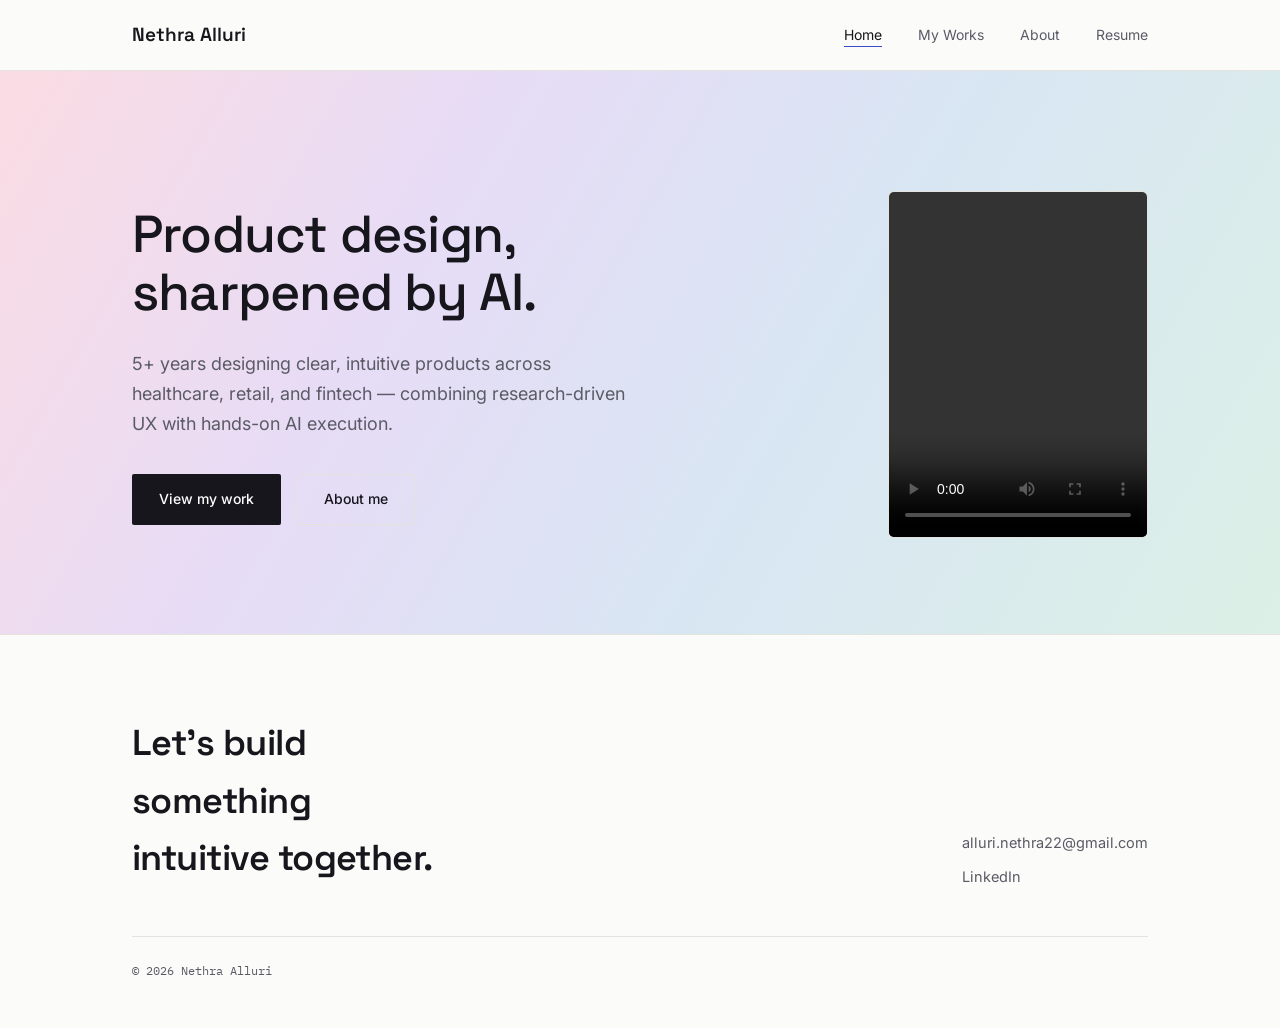
==== index.html @ a7c1a325 "Add files via upload" ====
<!DOCTYPE html>
<html lang="en">
<head>
<meta charset="UTF-8">
<meta name="viewport" content="width=device-width, initial-scale=1.0">
<title>Nethra Alluri — Portfolio</title>
<link rel="preconnect" href="https://fonts.googleapis.com">
<link rel="preconnect" href="https://fonts.gstatic.com" crossorigin>
<link href="https://fonts.googleapis.com/css2?family=Space+Grotesk:wght@400;500;600;700&family=Inter:wght@400;500;600&family=IBM+Plex+Mono:wght@400;500&display=swap" rel="stylesheet">
<link rel="stylesheet" href="styles.css">
</head>
<body>

<nav>
  <div class="nav-inner">
    <a href="index.html" class="nav-name">Nethra Alluri</a>
    <ul class="nav-links">
      <li><a href="index.html" class="active">Home</a></li>
      <li><a href="work.html">My Works</a></li>
      <li><a href="about.html">About</a></li>
      <li><a href="resume.pdf" target="_blank" rel="noopener">Resume</a></li>
    </ul>
  </div>
</nav>

<main>

<div class="hero-band">
<div class="wrap">
  <section class="hero">
    <div>
      <h1>Product design, sharpened by AI.</h1>
      <p class="hero-sub">5+ years designing clear, intuitive products across healthcare, retail, and fintech — combining research-driven UX with hands-on AI execution.</p>
      <div class="hero-cta">
        <a href="work.html" class="btn btn-primary">View my work</a>
        <a href="about.html" class="btn btn-ghost">About me</a>
      </div>
    </div>
    <div class="hero-clip">
      <video controls playsinline>
        <source src="images/intro.mp4" type="video/mp4">
      </video>
    </div>
  </section>
</div>
</div>

</main>

<footer>
  <div class="wrap">
    <div class="footer-top">
      <h2>Let's build something intuitive together.</h2>
      <div class="footer-links">
        <a href="mailto:alluri.nethra22@gmail.com">alluri.nethra22@gmail.com</a>
        <a href="https://www.linkedin.com/in/nethra-alluri-b3a772188" target="_blank" rel="noopener">LinkedIn</a>
      </div>
    </div>
    <div class="footer-bottom">
      <span>© 2026 Nethra Alluri</span>
    </div>
  </div>
</footer>

<script src="script.js"></script>
</body>
</html>
---- styles.css ----
:root{
  --bg: #FBFBF9;
  --ink: #16161C;
  --ink-soft: #5B5B66;
  --accent: #3B4CCB;
  --accent-tint: #EEF0FC;
  --line: #E4E3DE;
  --white: #FFFFFF;
}
* { margin:0; padding:0; box-sizing:border-box; }
html { scroll-behavior:smooth; }
body{
  background:var(--bg); color:var(--ink); font-family:'Inter', sans-serif;
  font-size:16px; line-height:1.6; -webkit-font-smoothing:antialiased;
}
@media (prefers-reduced-motion: reduce){
  html{ scroll-behavior:auto; }
  *{ animation:none !important; transition:none !important; }
}
h1,h2,h3{ font-family:'Space Grotesk', sans-serif; font-weight:500; letter-spacing:-0.015em; }
.eyebrow{
  font-family:'IBM Plex Mono', monospace; font-size:11px; letter-spacing:0.14em;
  text-transform:uppercase; color:var(--ink-soft); font-weight:500;
}
a{ color:inherit; text-decoration:none; cursor:pointer; }
.wrap{ max-width:1080px; margin:0 auto; padding:0 32px; }

/* NAV */
nav{
  position:sticky; top:0; z-index:50; background:rgba(251,251,249,0.88);
  backdrop-filter:blur(8px); border-bottom:1px solid var(--line);
}
.nav-inner{
  max-width:1080px; margin:0 auto; padding:20px 32px;
  display:flex; align-items:center; justify-content:space-between;
}
.nav-name{ font-family:'Space Grotesk', sans-serif; font-size:19px; font-weight:600; }
.nav-links{ display:flex; gap:36px; list-style:none; }
.nav-links a{ font-size:14px; color:var(--ink-soft); position:relative; padding-bottom:4px; }
.nav-links a.active{ color:var(--ink); }
.nav-links a::after{
  content:''; position:absolute; left:0; bottom:0; width:0; height:1px;
  background:var(--accent); transition:width .25s ease;
}
.nav-links a:hover{ color:var(--ink); }
.nav-links a:hover::after, .nav-links a.active::after{ width:100%; }

/* HERO */
.hero-band{
  background:linear-gradient(120deg, #FBDCE3 0%, #E7DCF6 32%, #D8E6F3 62%, #DCF0E6 100%);
  padding:64px 0 0;
}
.hero{
  padding:56px 0 96px; display:grid; grid-template-columns:1.2fr 0.8fr;
  gap:56px; align-items:center;
}
.hero-clip{
  width:100%; max-width:260px; aspect-ratio:3/4; margin-left:auto;
  border-radius:6px; overflow:hidden; border:1px solid var(--line);
}
.hero-clip video{ width:100%; height:100%; object-fit:cover; display:block; }
.hero-arch-wrap{ position:relative; display:flex; justify-content:center; padding-top:40px; }
.hero-arch{
  position:relative; width:100%; max-width:280px; aspect-ratio:3/4;
  border-radius:140px 140px 4px 4px; overflow:hidden;
  background:#C99A55;
}
.hero-arch::before{
  content:''; position:absolute; inset:0;
  background:#C99A55; z-index:0;
}
.hero-arch img{
  position:relative; z-index:1; width:100%; height:100%; object-fit:cover;
  object-position:center 20%;
}
.hero-arch-word{
  position:absolute; top:-6px; left:50%; transform:translateX(-50%);
  font-family:'Space Grotesk', sans-serif; font-weight:600; font-size:52px;
  letter-spacing:-0.02em; color:var(--ink); white-space:nowrap; z-index:2;
  pointer-events:none;
}
.hero h1{ font-size:52px; line-height:1.12; font-weight:500; max-width:12ch; }
.hero-sub{ margin-top:28px; font-size:18px; color:var(--ink-soft); max-width:46ch; line-height:1.65; }
.hero-cta{ margin-top:36px; display:flex; gap:16px; }
.btn{
  display:inline-block; padding:13px 26px; font-size:14px; font-weight:500;
  border-radius:2px; transition:all .2s ease; border:1px solid transparent;
}
.btn-primary{ background:var(--ink); color:var(--white); }
.btn-primary:hover{ background:var(--accent); }
.btn-ghost{ border:1px solid var(--line); color:var(--ink); }
.btn-ghost:hover{ border-color:var(--ink); }

/* PAGE HEADER (for About / Work pages) */
.page-header{ padding:72px 0 56px; border-bottom:1px solid var(--line); }
.page-header h1{ font-size:44px; margin-top:14px; }

/* SECTIONS */
.section{ padding:104px 0; border-top:1px solid var(--line); }
.section:first-child{ border-top:none; }
.section-head{ margin-bottom:48px; }
.section-head .eyebrow{ margin-bottom:14px; display:block; }
.section-head h2{ font-size:32px; font-weight:600; }

/* FEATURED AI VIDEO */
.video-block{ display:grid; grid-template-columns:0.95fr 1.05fr; gap:56px; align-items:center; }
.video-frame{
  position:relative; width:100%; aspect-ratio:16/9; border:1px solid var(--line);
  background:var(--ink); overflow:hidden;
}
.video-frame video{ width:100%; height:100%; object-fit:cover; display:block; }
.video-copy p{ color:var(--ink-soft); font-size:15.5px; margin-top:16px; max-width:44ch; }

/* PROJECTS */
.projects{ display:flex; flex-direction:column; }
.project-row{
  display:grid; grid-template-columns:70px 220px 1fr; gap:32px; align-items:center;
  padding:32px 0; border-top:1px solid var(--line);
}
.project-row:first-child{ border-top:none; }
.project-num{ font-family:'IBM Plex Mono', monospace; font-size:13px; color:var(--accent); }
.project-thumb{ width:220px; height:130px; object-fit:cover; border:1px solid var(--line); background:var(--line); }
.project-info h3{ font-size:21px; font-weight:600; margin-bottom:6px; }
.project-info h3 a:hover{ color:var(--accent); }
.project-info .tag{
  font-family:'IBM Plex Mono', monospace; font-size:11.5px; color:var(--ink-soft);
  text-transform:uppercase; letter-spacing:0.08em; margin-bottom:10px; display:block;
}
.project-info p{ font-size:14.5px; color:var(--ink-soft); max-width:54ch; }

/* ABOUT */
.about-block{ display:flex; gap:36px; align-items:center; }
.about-photo{ width:260px; height:260px; flex-shrink:0; object-fit:cover; border:1px solid var(--line); border-radius:6px; }
.about-copy p{ font-size:17px; color:var(--ink-soft); line-height:1.75; max-width:52ch; margin-bottom:16px; }

/* FOOTER */
footer{ padding:80px 0 48px; border-top:1px solid var(--line); }
.footer-top{
  display:flex; justify-content:space-between; align-items:end; flex-wrap:wrap;
  gap:32px; padding-bottom:48px;
}
footer h2{ font-size:36px; font-weight:600; max-width:14ch; }
.footer-links{ display:flex; flex-direction:column; gap:10px; align-items:flex-start; }
.footer-links a{ font-size:14.5px; color:var(--ink-soft); }
.footer-links a:hover{ color:var(--accent); }
.footer-bottom{
  display:flex; justify-content:space-between; padding-top:24px; border-top:1px solid var(--line);
  font-family:'IBM Plex Mono', monospace; font-size:12px; color:var(--ink-soft);
}

/* PLACEHOLDER BLOCKS (until real assets are added) */
.placeholder-block{
  display:flex; align-items:center; justify-content:center; text-align:center;
  background:var(--accent-tint); color:var(--ink-soft); font-size:12.5px;
  font-family:'IBM Plex Mono', monospace; padding:16px; line-height:1.6;
}

/* REVEAL ANIMATION */
.reveal{ opacity:0; transform:translateY(14px); transition:opacity .6s ease, transform .6s ease; }
.reveal.in{ opacity:1; transform:translateY(0); }

/* CASE STUDY PAGES */
.section-band{ padding-left:0; padding-right:0; }
.band-pink{ background:#FCEFF3; }
.band-indigo{ background:var(--bg); }
.band-peach{ background:#FCEFF3; }
.band-asu{ background:#EAD9DC; border-top:3px solid #8C1D40 !important; border-bottom:3px solid #8C1D40; }
.band-asu h2{ color:#7A1836; }
.band-water{ background:#E3EDF7; border-top:3px solid #3B6EA8 !important; border-bottom:3px solid #3B6EA8; }
.band-water h2{ color:#2C567F; }

.cs-hero{ padding:72px 0 48px; border-bottom:1px solid var(--line); }
.cs-hero h1{ font-size:42px; margin-top:14px; max-width:20ch; }
.cs-hero .lede{ font-size:18px; color:var(--ink-soft); margin-top:18px; max-width:56ch; line-height:1.6; }
.cs-meta{
  display:flex; gap:48px; flex-wrap:wrap; padding:32px 0; border-top:1px solid var(--line);
  margin-top:32px;
}
.cs-meta div{ font-size:14px; }
.cs-meta .meta-label{ font-family:'IBM Plex Mono', monospace; font-size:11px; color:var(--ink-soft);
  text-transform:uppercase; letter-spacing:0.08em; margin-bottom:6px; }
.cs-hero-img{ display:none; }

.laptop-mockup{ max-width:78%; margin:44px auto 0; }
.laptop-screen{
  border:10px solid #232327; border-radius:14px 14px 4px 4px; overflow:hidden;
  background:#000; aspect-ratio:16/10; box-shadow:0 20px 50px rgba(22,22,28,0.15);
}
.laptop-screen img{ width:100%; height:100%; object-fit:cover; object-position:top center; display:block; }
.laptop-base{
  height:16px; background:linear-gradient(#3d3d43, #1f1f23); border-radius:0 0 10px 10px;
  position:relative; margin:0 -4px;
}
.laptop-base::after{
  content:''; position:absolute; left:50%; top:0; transform:translateX(-50%);
  width:16%; height:100%; background:#141417; border-radius:0 0 5px 5px;
}

.prose h2{ font-size:26px; margin-bottom:16px; }
.prose h3{ font-size:19px; margin-bottom:10px; margin-top:28px; }
.prose p{ font-size:16px; color:var(--ink-soft); line-height:1.75; max-width:68ch; margin-bottom:16px; }
.prose ul{ padding-left:20px; margin-bottom:16px; }
.prose li{ font-size:16px; color:var(--ink-soft); line-height:1.7; margin-bottom:6px; }

.problem-list{ display:flex; flex-direction:column; gap:20px; margin:24px 0; }
.problem-item{ display:flex; gap:20px; align-items:flex-start; }
.problem-num{
  font-family:'IBM Plex Mono', monospace; font-size:14px; color:var(--accent);
  border:1px solid var(--line); width:32px; height:32px; display:flex; align-items:center;
  justify-content:center; flex-shrink:0;
}
.problem-item p{ margin:0; padding-top:5px; }

.prompt-callout{
  font-family:'Space Grotesk', sans-serif; font-size:25px; font-weight:400; line-height:1.45;
  color:var(--ink); border-left:2px solid var(--accent); padding:4px 0 4px 28px; margin:40px 0; max-width:54ch;
}

.gallery{ display:grid; grid-template-columns:repeat(2, 1fr); gap:16px; margin:28px 0 40px; }
.gallery img{ width:100%; aspect-ratio:4/3; border:1px solid var(--line); object-fit:cover; }
.gallery.single{ grid-template-columns:1fr; }
.gallery.single img{ aspect-ratio:16/9; }
.gallery.triple{ grid-template-columns:repeat(3, 1fr); }

.gallery-phones{
  display:flex; gap:20px; align-items:flex-end; justify-content:center; flex-wrap:wrap;
  margin:24px 0 40px; padding:24px; background:var(--white); border:1px solid var(--line); border-radius:8px;
}
.gallery-phones img{
  height:380px; width:auto; max-width:100%; object-fit:contain;
  border:1px solid var(--line); border-radius:10px;
}

.flow-row{ display:flex; gap:24px; margin:28px 0 40px; align-items:flex-start; justify-content:center; flex-wrap:wrap; }
.flow-item{ flex:1 1 260px; max-width:400px; }
.flow-item .flow-label{
  font-family:'IBM Plex Mono', monospace; font-size:12px; text-transform:uppercase;
  letter-spacing:0.06em; color:var(--ink-soft); margin-bottom:12px; text-align:center;
}
.flow-item img{
  width:100%; height:auto; display:block; cursor:pointer;
  border:1px solid var(--line); border-radius:8px; box-shadow:0 8px 24px rgba(22,22,28,0.08);
}

.band-snack{ background:#FBEBDC; border-top:3px solid #C9762E !important; border-bottom:3px solid #C9762E; }
.band-snack h2{ color:#A15C1F; }

.carousel-3d{ position:relative; margin:28px 0 48px; overflow:hidden; border-radius:8px; }
.carousel-track{
  position:relative; height:560px; display:flex; align-items:center; justify-content:center;
  perspective:1600px;
}
.carousel-track img{
  position:absolute; max-width:440px; max-height:520px; width:auto; height:auto;
  border:1px solid var(--line); border-radius:6px; background:var(--white);
  box-shadow:0 10px 30px rgba(22,22,28,0.12); cursor:pointer;
  transition:transform .45s cubic-bezier(.22,.68,0,1.01), opacity .45s ease, box-shadow .45s ease;
}
.carousel-track img.is-center{ box-shadow:0 16px 40px rgba(22,22,28,0.18); }
.carousel-controls{ display:flex; justify-content:center; gap:16px; margin-top:20px; }
.carousel-btn{
  width:44px; height:44px; border-radius:50%; border:1px solid var(--line); background:var(--bg);
  display:flex; align-items:center; justify-content:center; cursor:pointer; transition:all .2s ease;
  font-size:16px; color:var(--ink);
}
.carousel-btn:hover{ border-color:var(--ink); background:var(--ink); color:var(--white); }

.lightbox{
  position:fixed; inset:0; background:rgba(20,20,24,0.94); z-index:200;
  display:none; align-items:center; justify-content:center; padding:48px;
}
.lightbox.open{ display:flex; }
.lightbox img{
  max-width:92vw; max-height:88vh; border-radius:6px; box-shadow:0 24px 70px rgba(0,0,0,0.5);
}
.lightbox-close{
  position:absolute; top:28px; right:36px; width:44px; height:44px; border-radius:50%;
  border:1px solid rgba(255,255,255,0.3); background:transparent; color:var(--white);
  font-size:18px; cursor:pointer; display:flex; align-items:center; justify-content:center;
  transition:background .2s ease;
}
.lightbox-close:hover{ background:rgba(255,255,255,0.12); }

.method-grid{ display:grid; grid-template-columns:repeat(2, 1fr); gap:8px; background:transparent; margin:24px 0 40px; border:none; }
.method-card{ background:var(--white); padding:26px; border:1px solid var(--line); border-top:3px solid #3B6EA8; border-radius:6px; }
.method-card:nth-child(4n+1), .method-card:nth-child(4n){ background:#F1F6FB; border-color:#D8E5F0; border-top-color:#3B6EA8; }
.method-card img{
  width:100%; height:150px; object-fit:cover; border-radius:4px; margin-bottom:16px;
  border:1px solid var(--line); cursor:pointer; transition:opacity .2s ease;
}
.method-card img:hover{ opacity:0.85; }
.method-card h4{ font-family:'Space Grotesk', sans-serif; font-size:16px; font-weight:600; margin-bottom:10px; }
.method-card .m-label{ font-family:'IBM Plex Mono', monospace; font-size:10.5px; color:var(--ink-soft);
  text-transform:uppercase; letter-spacing:0.1em; margin-bottom:4px; display:block; font-weight:500; }
.method-card p{ font-size:13.5px; color:var(--ink-soft); line-height:1.6; margin-bottom:8px; }

.team-photos{ display:grid; grid-template-columns:repeat(3, 1fr); gap:16px; max-width:420px; margin:24px 0; }
.team-photos img{
  width:100%; aspect-ratio:3/4; object-fit:cover; object-position:center top;
  border:1px solid var(--line); display:block; filter:grayscale(100%);
}
.team-row{ display:flex; gap:12px; margin-top:20px; flex-wrap:wrap; }
.team-chip{
  font-family:'IBM Plex Mono', monospace; font-size:12.5px; color:var(--ink-soft);
  border:1px solid var(--line); padding:8px 14px;
}

.cs-nav-footer{
  display:flex; justify-content:space-between; padding:40px 0; border-top:1px solid var(--line); margin-top:24px;
}
.cs-nav-footer a{ font-size:14px; font-weight:500; border-bottom:1px solid var(--ink); padding-bottom:2px; }
.cs-nav-footer a:hover{ color:var(--accent); border-color:var(--accent); }

/* RESPONSIVE */
@media (max-width: 860px){
  .nav-links{ display:none; }
  .hero{ grid-template-columns:1fr; gap:32px; padding:96px 0 64px; }
  .hero h1{ font-size:36px; max-width:none; }
  .hero-clip{ max-width:180px; margin:0; }
  .hero-arch-wrap{ padding-top:20px; }
  .hero-arch{ max-width:220px; }
  .hero-arch-word{ font-size:38px; }
  .page-header h1{ font-size:32px; }
  .video-block{ grid-template-columns:1fr; }
  .project-row{ grid-template-columns:1fr; gap:14px; }
  .project-thumb{ width:100%; height:180px; }
  .project-num{ display:none; }
  .about-block{ flex-direction:column; align-items:flex-start; }
  .about-photo{ width:100%; height:auto; aspect-ratio:1/1; max-width:280px; }
  .footer-top{ flex-direction:column; align-items:flex-start; }
  .wrap{ padding:0 20px; }
  .cs-hero h1{ font-size:30px; }
  .gallery, .gallery.triple{ grid-template-columns:1fr; }
  .method-grid{ grid-template-columns:1fr; }
  .prompt-callout{ font-size:20px; padding:24px; }
  .cs-meta{ gap:28px; }
}
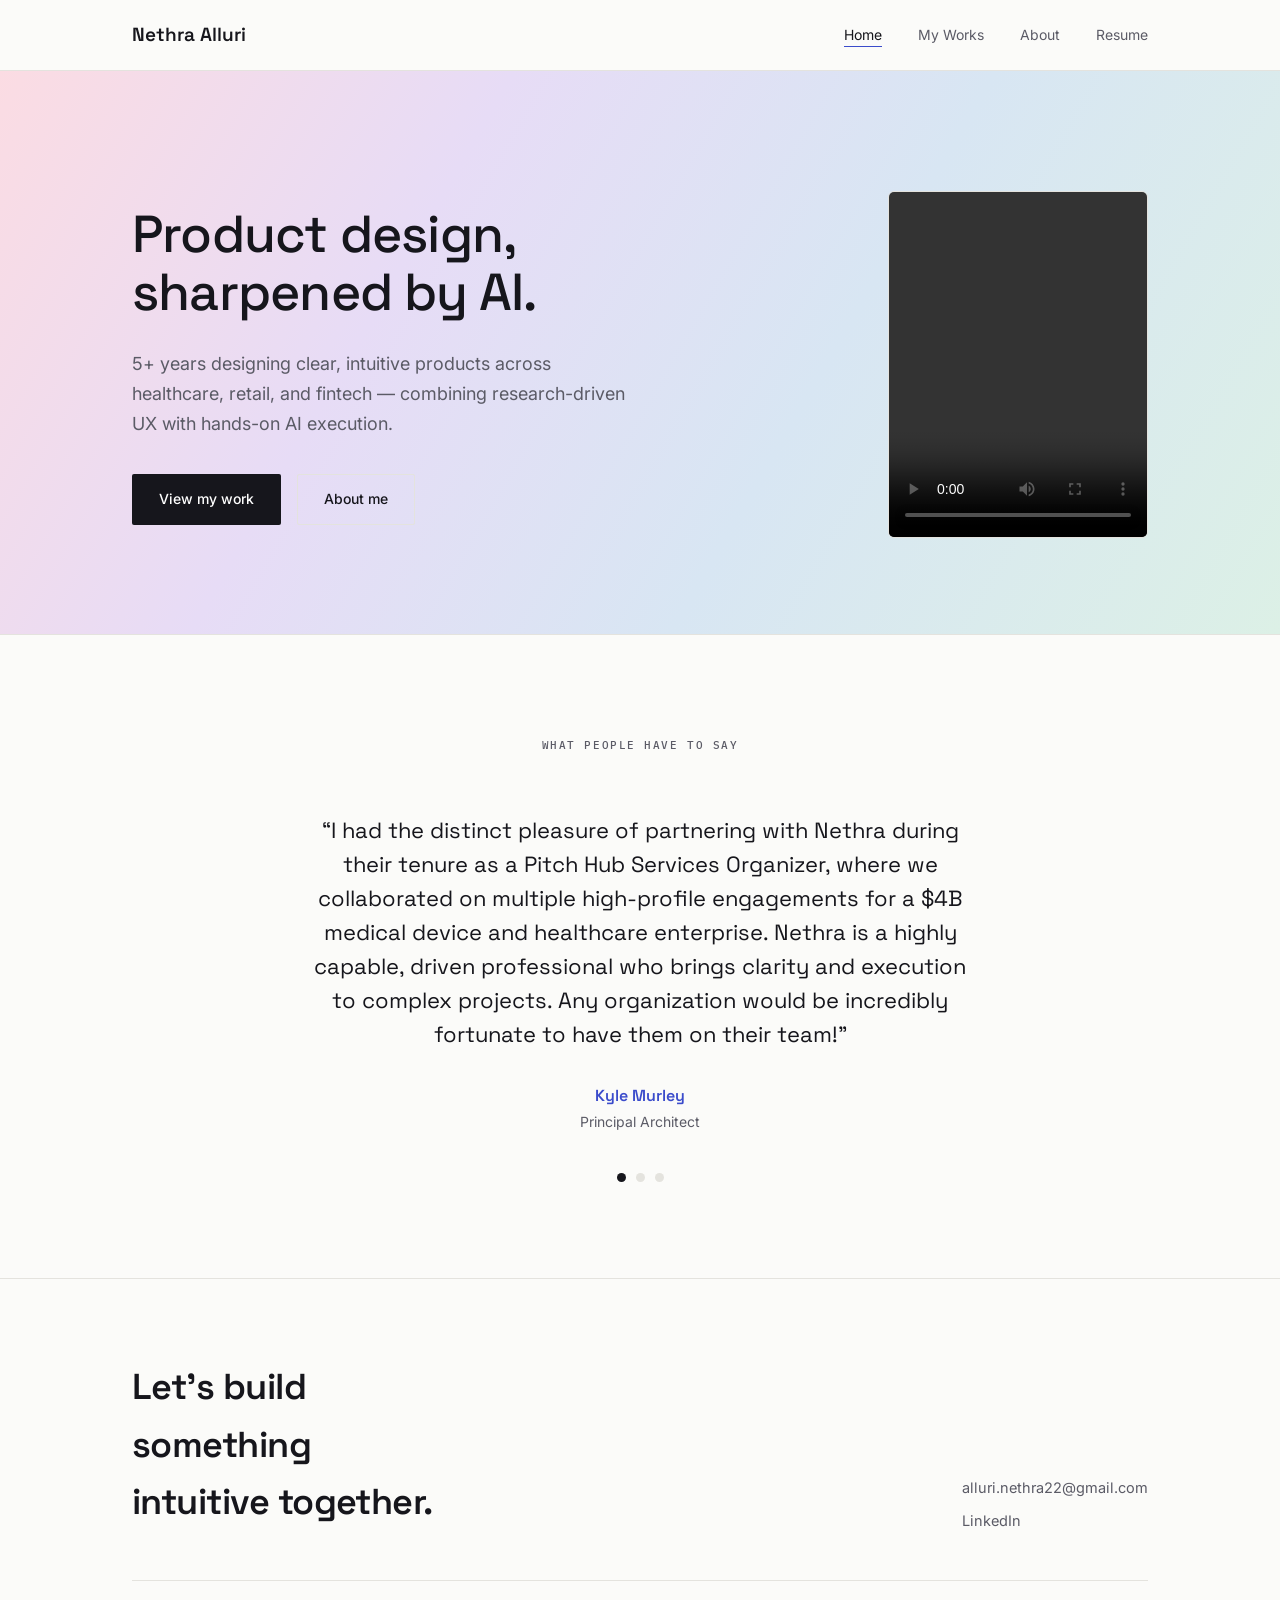
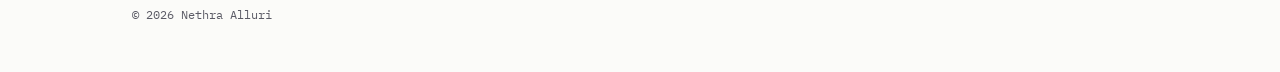
==== commit 6316adec: "Add files via upload" ====
--- a/index.html
+++ b/index.html
@@ -47,6 +47,38 @@
 
 </main>
 
+<section class="testimonials">
+  <div class="wrap">
+    <div class="testimonials-head">
+      <span class="eyebrow">What people have to say</span>
+    </div>
+
+    <div class="testimonial-slide active">
+      <p class="testimonial-quote">I had the distinct pleasure of partnering with Nethra during their tenure as a Pitch Hub Services Organizer, where we collaborated on multiple high-profile engagements for a $4B medical device and healthcare enterprise. Nethra is a highly capable, driven professional who brings clarity and execution to complex projects. Any organization would be incredibly fortunate to have them on their team!</p>
+      <div class="testimonial-name"><a href="https://www.linkedin.com/in/kylemurley/" target="_blank" rel="noopener">Kyle Murley</a></div>
+      <div class="testimonial-title">Principal Architect</div>
+    </div>
+
+    <div class="testimonial-slide">
+      <p class="testimonial-quote">Nethra is a great asset to any team: contributing through accurate and timely feedback, as well as a rigorous commitment to deadlines. Combined with her expertise, this makes Nethra a proficient and welcome contributor to any project.</p>
+      <div class="testimonial-name"><a href="https://www.linkedin.com/in/benjiewilhelm/" target="_blank" rel="noopener">benjie wilhelm, MDes</a></div>
+      <div class="testimonial-title">Executive Brand Strategist | Design Educator</div>
+    </div>
+
+    <div class="testimonial-slide">
+      <p class="testimonial-quote">I would recommend Nethra for any position she wishes to acquire. I find her to be thorough, prompt and skilled. She is trusted to evaluate student assignments and offer constructive feedback. I feel Nethra would be an asset to any organization lucky enough to obtain her.</p>
+      <div class="testimonial-name"><a href="https://www.linkedin.com/in/phil-clark-335b73189/" target="_blank" rel="noopener">Phil Clark</a></div>
+      <div class="testimonial-title">Teaching Assistant at Arizona State University</div>
+    </div>
+
+    <div class="testimonial-dots">
+      <button class="testimonial-dot active" data-index="0" aria-label="Testimonial 1"></button>
+      <button class="testimonial-dot" data-index="1" aria-label="Testimonial 2"></button>
+      <button class="testimonial-dot" data-index="2" aria-label="Testimonial 3"></button>
+    </div>
+  </div>
+</section>
+
 <footer>
   <div class="wrap">
     <div class="footer-top">
@@ -63,5 +95,20 @@
 </footer>
 
 <script src="script.js"></script>
+<script>
+  (function(){
+    const slides = document.querySelectorAll('.testimonial-slide');
+    const dots = document.querySelectorAll('.testimonial-dot');
+    dots.forEach(dot => {
+      dot.addEventListener('click', () => {
+        const i = parseInt(dot.getAttribute('data-index'));
+        slides.forEach(s => s.classList.remove('active'));
+        dots.forEach(d => d.classList.remove('active'));
+        slides[i].classList.add('active');
+        dot.classList.add('active');
+      });
+    });
+  })();
+</script>
 </body>
 </html>
--- a/styles.css
+++ b/styles.css
@@ -211,6 +211,26 @@
 }
 .problem-item p{ margin:0; padding-top:5px; }
 
+.finding-grid{ display:grid; grid-template-columns:repeat(3, 1fr); gap:28px; margin:28px 0 40px; align-items:start; }
+.finding-item{ position:relative; }
+.finding-badge{
+  position:absolute; top:-14px; left:-14px; width:34px; height:34px; border-radius:50%;
+  background:var(--ink); color:var(--white); font-family:'Space Grotesk', sans-serif;
+  font-weight:600; font-size:15px; display:flex; align-items:center; justify-content:center;
+  z-index:2; box-shadow:0 3px 8px rgba(22,22,28,0.25);
+}
+.finding-frame{
+  height:320px; display:flex; align-items:center; justify-content:center;
+  border:1px solid var(--line); border-radius:4px; background:var(--white); overflow:hidden;
+}
+.finding-frame img{ max-width:100%; max-height:100%; object-fit:contain; cursor:pointer; display:block; }
+.finding-frame.finding-pair{ flex-direction:column; align-items:stretch; justify-content:flex-start; overflow-y:auto; }
+.finding-frame.finding-pair img{ max-height:none; width:100%; margin-bottom:-1px; }
+.finding-item img{ display:block; }
+.finding-caption{
+  font-style:italic; color:#C0367A; font-size:14px; margin-top:12px; line-height:1.5;
+}
+
 .prompt-callout{
   font-family:'Space Grotesk', sans-serif; font-size:25px; font-weight:400; line-height:1.45;
   color:var(--ink); border-left:2px solid var(--accent); padding:4px 0 4px 28px; margin:40px 0; max-width:54ch;
@@ -244,6 +264,8 @@
 
 .band-snack{ background:#FBEBDC; border-top:3px solid #C9762E !important; border-bottom:3px solid #C9762E; }
 .band-snack h2{ color:#A15C1F; }
+.band-teal{ background:#DFF2F0; border-top:3px solid #1C7A72 !important; border-bottom:3px solid #1C7A72; }
+.band-teal h2{ color:#155F58; }
 
 .carousel-3d{ position:relative; margin:28px 0 48px; overflow:hidden; border-radius:8px; }
 .carousel-track{
@@ -310,6 +332,31 @@
 }
 .cs-nav-footer a{ font-size:14px; font-weight:500; border-bottom:1px solid var(--ink); padding-bottom:2px; }
 .cs-nav-footer a:hover{ color:var(--accent); border-color:var(--accent); }
+
+.testimonials{ padding:96px 0; border-top:1px solid var(--line); }
+.testimonials-head{ text-align:center; margin-bottom:56px; }
+.testimonials-head h2{ font-size:32px; font-weight:500; }
+.testimonial-slide{
+  max-width:680px; margin:0 auto; text-align:center; display:none;
+}
+.testimonial-slide.active{ display:block; }
+.testimonial-quote{
+  font-family:'Space Grotesk', sans-serif; font-size:22px; font-weight:400; line-height:1.55;
+  color:var(--ink); margin-bottom:32px;
+}
+.testimonial-quote::before{ content:'\201C'; }
+.testimonial-quote::after{ content:'\201D'; }
+.testimonial-name{
+  font-family:'Space Grotesk', sans-serif; font-size:16px; font-weight:600;
+}
+.testimonial-name a{ color:var(--accent); }
+.testimonial-title{ font-size:14px; color:var(--ink-soft); margin-top:2px; }
+.testimonial-dots{ display:flex; justify-content:center; gap:10px; margin-top:40px; }
+.testimonial-dot{
+  width:9px; height:9px; border-radius:50%; background:var(--line); border:none;
+  cursor:pointer; padding:0; transition:background .2s ease;
+}
+.testimonial-dot.active{ background:var(--ink); }
 
 /* RESPONSIVE */
 @media (max-width: 860px){
@@ -331,7 +378,9 @@
   .wrap{ padding:0 20px; }
   .cs-hero h1{ font-size:30px; }
   .gallery, .gallery.triple{ grid-template-columns:1fr; }
+  .finding-grid{ grid-template-columns:1fr; }
   .method-grid{ grid-template-columns:1fr; }
   .prompt-callout{ font-size:20px; padding:24px; }
   .cs-meta{ gap:28px; }
-}
+  .testimonial-quote{ font-size:18px; }
+}
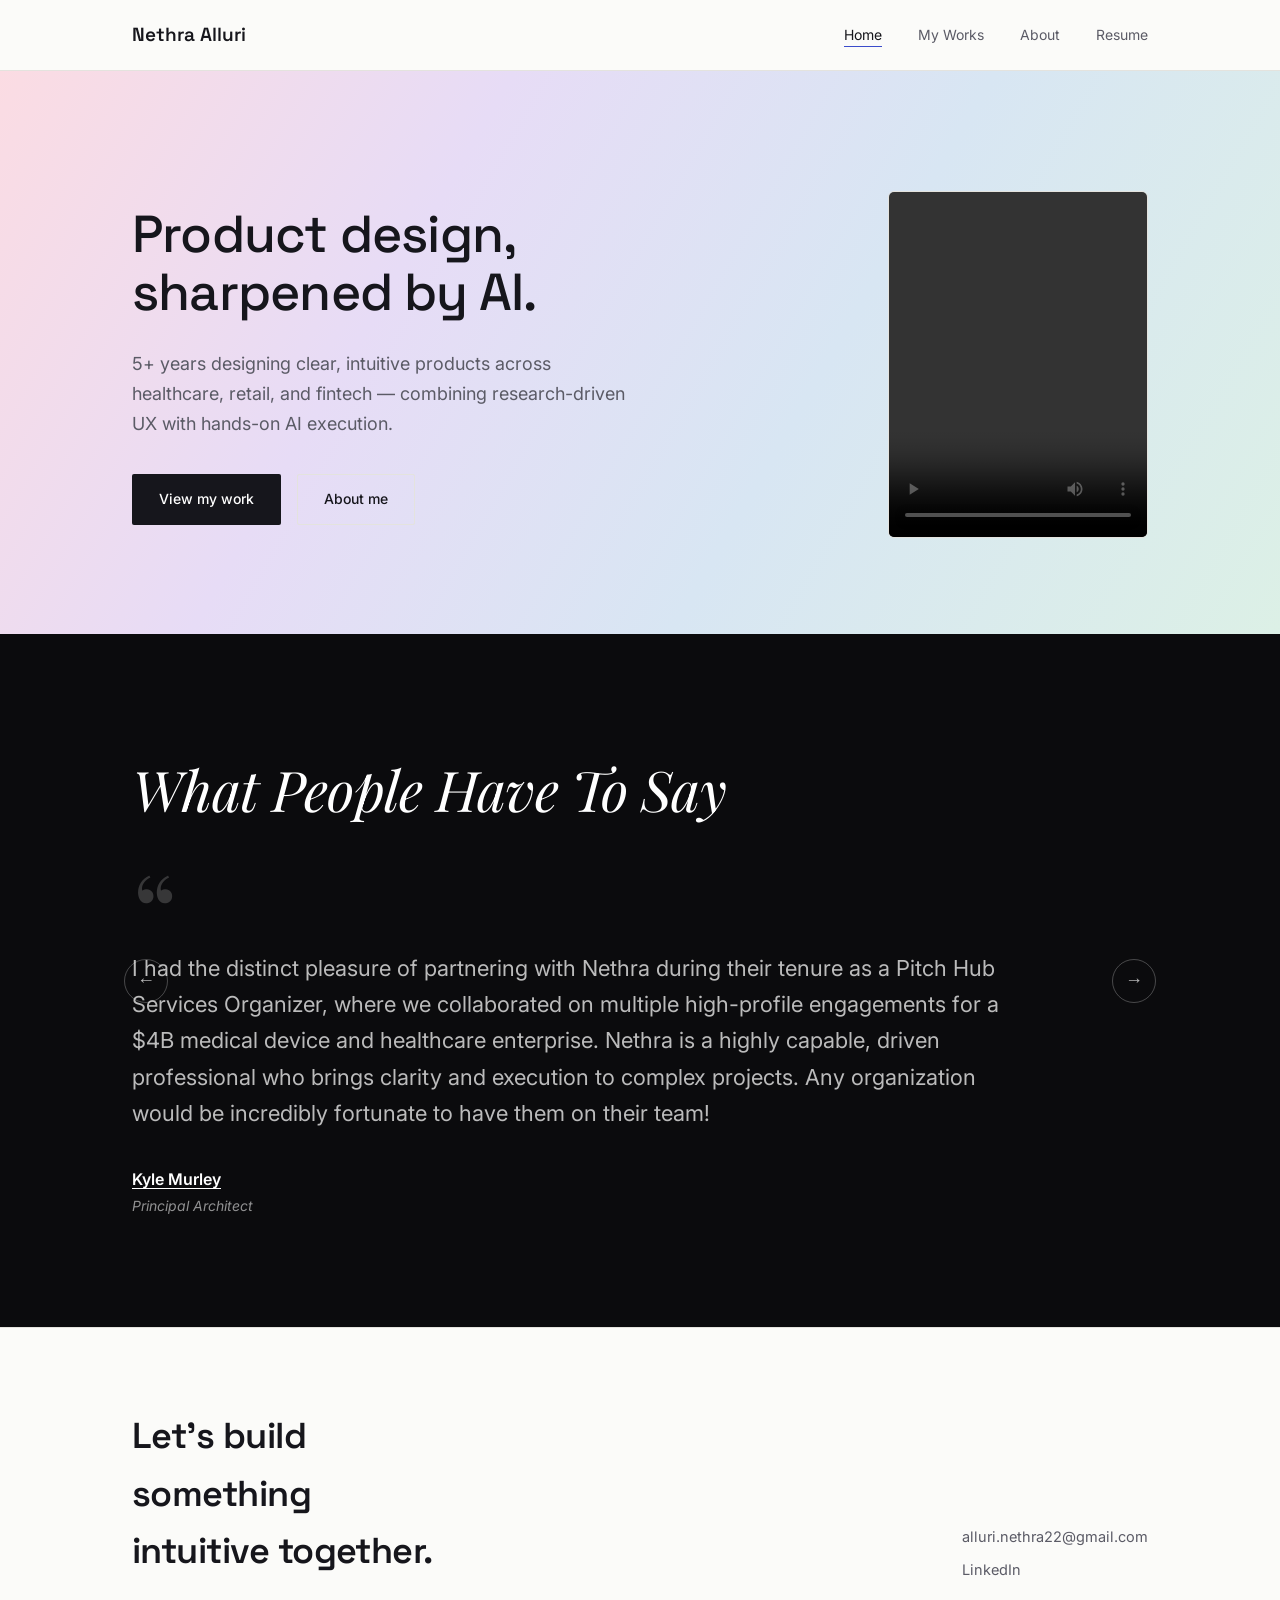
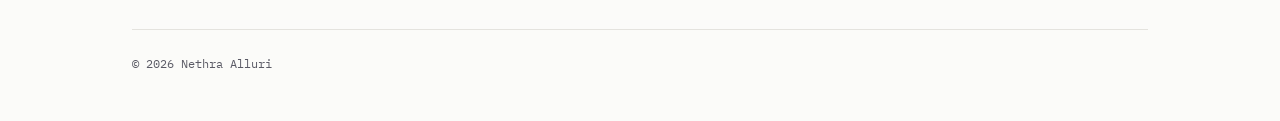
==== commit 5ac748d6: "Add files via upload" ====
--- a/index.html
+++ b/index.html
@@ -6,7 +6,7 @@
 <title>Nethra Alluri — Portfolio</title>
 <link rel="preconnect" href="https://fonts.googleapis.com">
 <link rel="preconnect" href="https://fonts.gstatic.com" crossorigin>
-<link href="https://fonts.googleapis.com/css2?family=Space+Grotesk:wght@400;500;600;700&family=Inter:wght@400;500;600&family=IBM+Plex+Mono:wght@400;500&display=swap" rel="stylesheet">
+<link href="https://fonts.googleapis.com/css2?family=Space+Grotesk:wght@400;500;600;700&family=Inter:wght@400;500;600&family=IBM+Plex+Mono:wght@400;500&family=Playfair+Display:ital@0;1&display=swap" rel="stylesheet">
 <link rel="stylesheet" href="styles.css">
 </head>
 <body>
@@ -48,33 +48,33 @@
 </main>
 
 <section class="testimonials">
-  <div class="wrap">
+  <div class="wrap" style="position:relative;">
+    <button class="testimonial-arrow prev" id="testi-prev" aria-label="Previous">←</button>
+    <button class="testimonial-arrow next" id="testi-next" aria-label="Next">→</button>
+
     <div class="testimonials-head">
-      <span class="eyebrow">What people have to say</span>
+      <h2>What People Have To Say</h2>
     </div>
 
     <div class="testimonial-slide active">
+      <div class="testimonial-quote-mark">&ldquo;</div>
       <p class="testimonial-quote">I had the distinct pleasure of partnering with Nethra during their tenure as a Pitch Hub Services Organizer, where we collaborated on multiple high-profile engagements for a $4B medical device and healthcare enterprise. Nethra is a highly capable, driven professional who brings clarity and execution to complex projects. Any organization would be incredibly fortunate to have them on their team!</p>
       <div class="testimonial-name"><a href="https://www.linkedin.com/in/kylemurley/" target="_blank" rel="noopener">Kyle Murley</a></div>
       <div class="testimonial-title">Principal Architect</div>
     </div>
 
     <div class="testimonial-slide">
+      <div class="testimonial-quote-mark">&ldquo;</div>
       <p class="testimonial-quote">Nethra is a great asset to any team: contributing through accurate and timely feedback, as well as a rigorous commitment to deadlines. Combined with her expertise, this makes Nethra a proficient and welcome contributor to any project.</p>
       <div class="testimonial-name"><a href="https://www.linkedin.com/in/benjiewilhelm/" target="_blank" rel="noopener">benjie wilhelm, MDes</a></div>
       <div class="testimonial-title">Executive Brand Strategist | Design Educator</div>
     </div>
 
     <div class="testimonial-slide">
+      <div class="testimonial-quote-mark">&ldquo;</div>
       <p class="testimonial-quote">I would recommend Nethra for any position she wishes to acquire. I find her to be thorough, prompt and skilled. She is trusted to evaluate student assignments and offer constructive feedback. I feel Nethra would be an asset to any organization lucky enough to obtain her.</p>
       <div class="testimonial-name"><a href="https://www.linkedin.com/in/phil-clark-335b73189/" target="_blank" rel="noopener">Phil Clark</a></div>
       <div class="testimonial-title">Teaching Assistant at Arizona State University</div>
-    </div>
-
-    <div class="testimonial-dots">
-      <button class="testimonial-dot active" data-index="0" aria-label="Testimonial 1"></button>
-      <button class="testimonial-dot" data-index="1" aria-label="Testimonial 2"></button>
-      <button class="testimonial-dot" data-index="2" aria-label="Testimonial 3"></button>
     </div>
   </div>
 </section>
@@ -98,15 +98,19 @@
 <script>
   (function(){
     const slides = document.querySelectorAll('.testimonial-slide');
-    const dots = document.querySelectorAll('.testimonial-dot');
-    dots.forEach(dot => {
-      dot.addEventListener('click', () => {
-        const i = parseInt(dot.getAttribute('data-index'));
-        slides.forEach(s => s.classList.remove('active'));
-        dots.forEach(d => d.classList.remove('active'));
-        slides[i].classList.add('active');
-        dot.classList.add('active');
-      });
+    let current = 0;
+
+    function render(){
+      slides.forEach((s, i) => s.classList.toggle('active', i === current));
+    }
+
+    document.getElementById('testi-next').addEventListener('click', () => {
+      current = (current + 1) % slides.length;
+      render();
+    });
+    document.getElementById('testi-prev').addEventListener('click', () => {
+      current = (current - 1 + slides.length) % slides.length;
+      render();
     });
   })();
 </script>
--- a/styles.css
+++ b/styles.css
@@ -333,30 +333,34 @@
 .cs-nav-footer a{ font-size:14px; font-weight:500; border-bottom:1px solid var(--ink); padding-bottom:2px; }
 .cs-nav-footer a:hover{ color:var(--accent); border-color:var(--accent); }
 
-.testimonials{ padding:96px 0; border-top:1px solid var(--line); }
-.testimonials-head{ text-align:center; margin-bottom:56px; }
-.testimonials-head h2{ font-size:32px; font-weight:500; }
-.testimonial-slide{
-  max-width:680px; margin:0 auto; text-align:center; display:none;
-}
+.testimonials{ padding:110px 0; background:#0B0B0D; position:relative; overflow:hidden; }
+.testimonials-head{ margin-bottom:48px; }
+.testimonials-head h2{
+  font-family:'Playfair Display', serif; font-style:italic; font-weight:400;
+  font-size:56px; color:var(--white); letter-spacing:-0.01em;
+}
+.testimonial-slide{ display:none; max-width:900px; }
 .testimonial-slide.active{ display:block; }
+.testimonial-quote-mark{
+  font-family:'Playfair Display', serif; font-size:110px; color:rgba(255,255,255,0.18);
+  line-height:0.5; margin-bottom:8px; height:60px;
+}
 .testimonial-quote{
-  font-family:'Space Grotesk', sans-serif; font-size:22px; font-weight:400; line-height:1.55;
-  color:var(--ink); margin-bottom:32px;
-}
-.testimonial-quote::before{ content:'\201C'; }
-.testimonial-quote::after{ content:'\201D'; }
-.testimonial-name{
-  font-family:'Space Grotesk', sans-serif; font-size:16px; font-weight:600;
-}
-.testimonial-name a{ color:var(--accent); }
-.testimonial-title{ font-size:14px; color:var(--ink-soft); margin-top:2px; }
-.testimonial-dots{ display:flex; justify-content:center; gap:10px; margin-top:40px; }
-.testimonial-dot{
-  width:9px; height:9px; border-radius:50%; background:var(--line); border:none;
-  cursor:pointer; padding:0; transition:background .2s ease;
-}
-.testimonial-dot.active{ background:var(--ink); }
+  font-family:'Inter', sans-serif; font-size:22px; font-weight:400; line-height:1.65;
+  color:rgba(255,255,255,0.72); margin-bottom:36px; text-align:left; max-width:900px;
+}
+.testimonial-name{ font-size:16px; font-weight:600; }
+.testimonial-name a{ color:var(--white); text-decoration:underline; text-underline-offset:3px; }
+.testimonial-title{ font-size:14px; font-style:italic; color:rgba(255,255,255,0.55); margin-top:2px; }
+.testimonial-arrow{
+  position:absolute; top:50%; transform:translateY(-50%); width:44px; height:44px;
+  border-radius:50%; border:1px solid rgba(255,255,255,0.25); background:transparent;
+  color:rgba(255,255,255,0.7); font-size:18px; cursor:pointer; display:flex;
+  align-items:center; justify-content:center; transition:all .2s ease; z-index:2;
+}
+.testimonial-arrow:hover{ border-color:var(--white); color:var(--white); }
+.testimonial-arrow.prev{ left:24px; }
+.testimonial-arrow.next{ right:24px; }
 
 /* RESPONSIVE */
 @media (max-width: 860px){
@@ -382,5 +386,9 @@
   .method-grid{ grid-template-columns:1fr; }
   .prompt-callout{ font-size:20px; padding:24px; }
   .cs-meta{ gap:28px; }
-  .testimonial-quote{ font-size:18px; }
-}
+  .testimonials{ padding:72px 0; }
+  .testimonials-head h2{ font-size:34px; }
+  .testimonial-quote{ font-size:17px; }
+  .testimonial-quote-mark{ font-size:70px; }
+  .testimonial-arrow{ display:none; }
+}
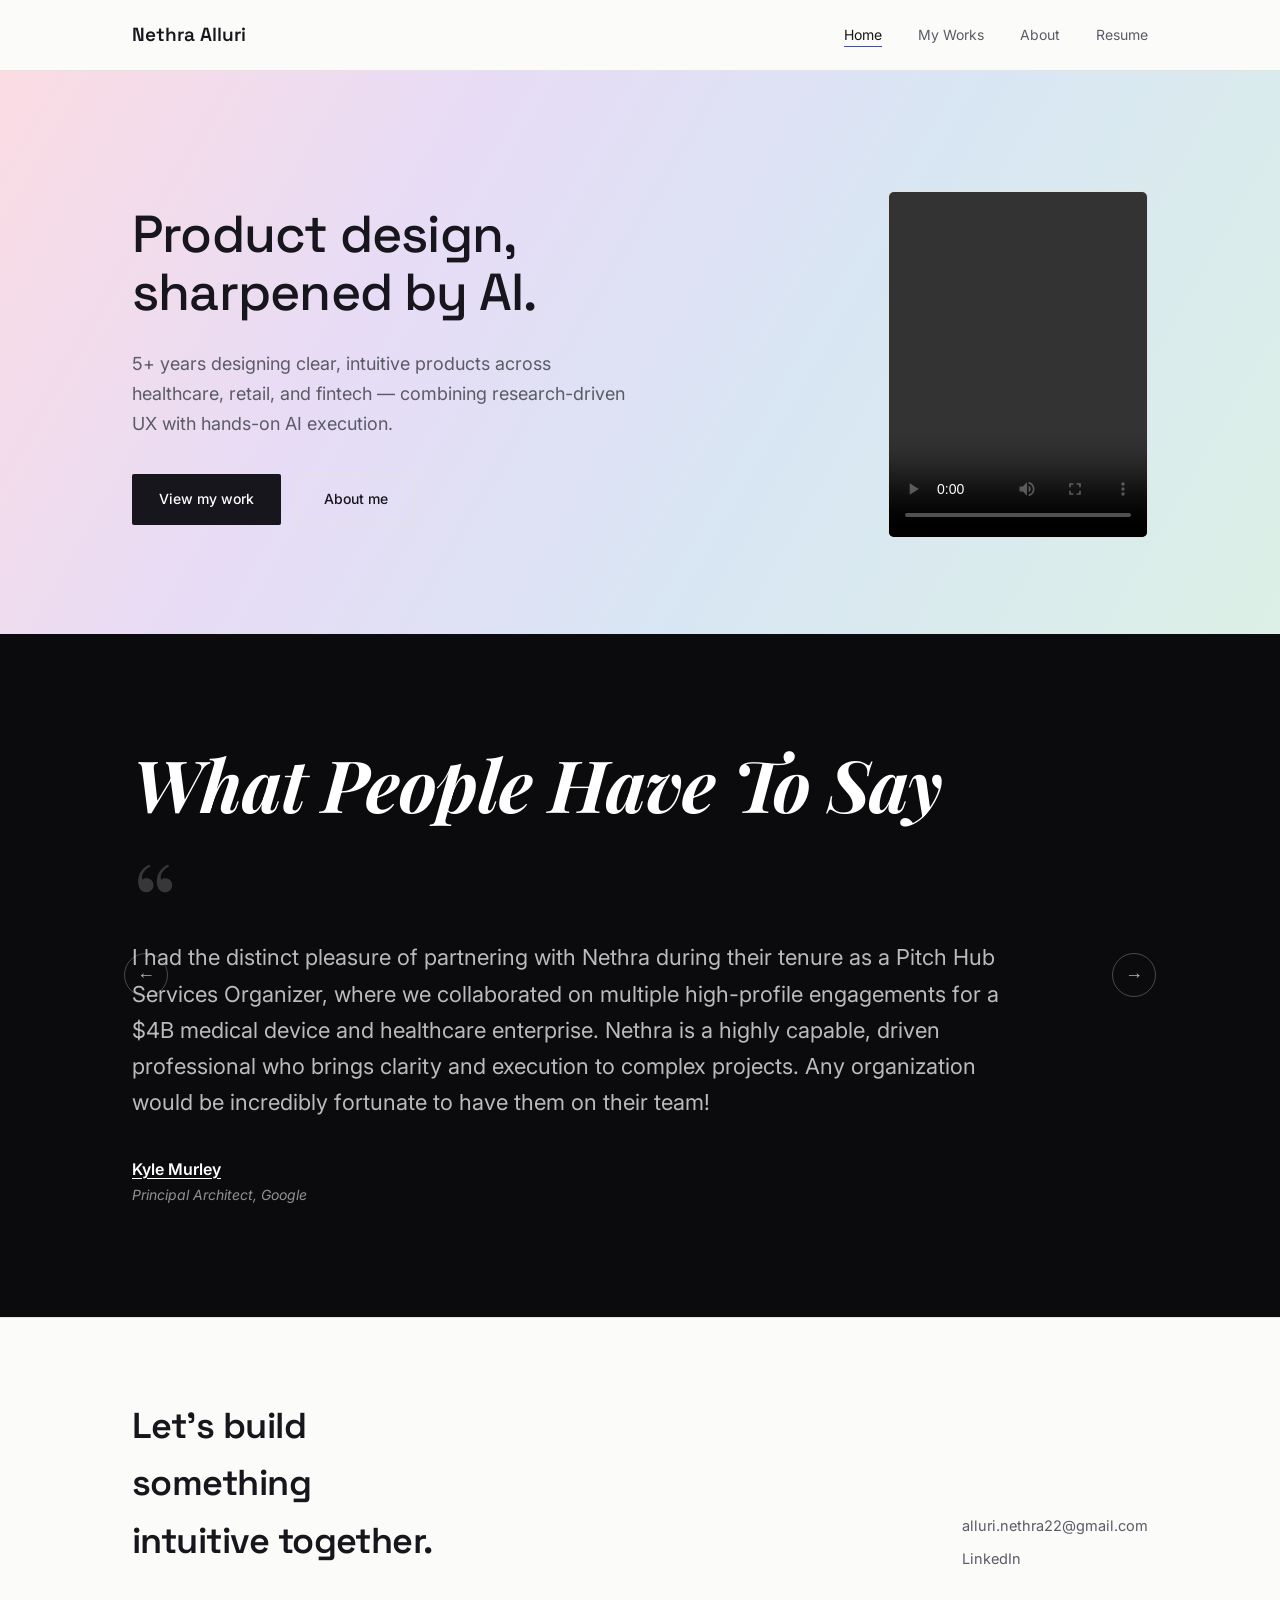
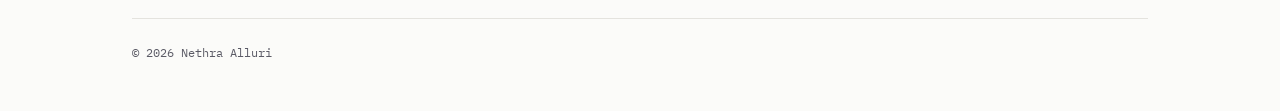
==== commit 9046c69a: "Add files via upload" ====
--- a/index.html
+++ b/index.html
@@ -6,7 +6,7 @@
 <title>Nethra Alluri — Portfolio</title>
 <link rel="preconnect" href="https://fonts.googleapis.com">
 <link rel="preconnect" href="https://fonts.gstatic.com" crossorigin>
-<link href="https://fonts.googleapis.com/css2?family=Space+Grotesk:wght@400;500;600;700&family=Inter:wght@400;500;600&family=IBM+Plex+Mono:wght@400;500&family=Playfair+Display:ital@0;1&display=swap" rel="stylesheet">
+<link href="https://fonts.googleapis.com/css2?family=Space+Grotesk:wght@400;500;600;700&family=Inter:wght@400;500;600&family=IBM+Plex+Mono:wght@400;500&family=Playfair+Display:ital,wght@0,700;1,700&display=swap" rel="stylesheet">
 <link rel="stylesheet" href="styles.css">
 </head>
 <body>
@@ -60,21 +60,21 @@
       <div class="testimonial-quote-mark">&ldquo;</div>
       <p class="testimonial-quote">I had the distinct pleasure of partnering with Nethra during their tenure as a Pitch Hub Services Organizer, where we collaborated on multiple high-profile engagements for a $4B medical device and healthcare enterprise. Nethra is a highly capable, driven professional who brings clarity and execution to complex projects. Any organization would be incredibly fortunate to have them on their team!</p>
       <div class="testimonial-name"><a href="https://www.linkedin.com/in/kylemurley/" target="_blank" rel="noopener">Kyle Murley</a></div>
-      <div class="testimonial-title">Principal Architect</div>
+      <div class="testimonial-title">Principal Architect, Google</div>
     </div>
 
     <div class="testimonial-slide">
       <div class="testimonial-quote-mark">&ldquo;</div>
       <p class="testimonial-quote">Nethra is a great asset to any team: contributing through accurate and timely feedback, as well as a rigorous commitment to deadlines. Combined with her expertise, this makes Nethra a proficient and welcome contributor to any project.</p>
       <div class="testimonial-name"><a href="https://www.linkedin.com/in/benjiewilhelm/" target="_blank" rel="noopener">benjie wilhelm, MDes</a></div>
-      <div class="testimonial-title">Executive Brand Strategist | Design Educator</div>
+      <div class="testimonial-title">Professor, Arizona State University</div>
     </div>
 
     <div class="testimonial-slide">
       <div class="testimonial-quote-mark">&ldquo;</div>
       <p class="testimonial-quote">I would recommend Nethra for any position she wishes to acquire. I find her to be thorough, prompt and skilled. She is trusted to evaluate student assignments and offer constructive feedback. I feel Nethra would be an asset to any organization lucky enough to obtain her.</p>
       <div class="testimonial-name"><a href="https://www.linkedin.com/in/phil-clark-335b73189/" target="_blank" rel="noopener">Phil Clark</a></div>
-      <div class="testimonial-title">Teaching Assistant at Arizona State University</div>
+      <div class="testimonial-title">Professor, Arizona State University</div>
     </div>
   </div>
 </section>
--- a/styles.css
+++ b/styles.css
@@ -336,10 +336,10 @@
 .testimonials{ padding:110px 0; background:#0B0B0D; position:relative; overflow:hidden; }
 .testimonials-head{ margin-bottom:48px; }
 .testimonials-head h2{
-  font-family:'Playfair Display', serif; font-style:italic; font-weight:400;
-  font-size:56px; color:var(--white); letter-spacing:-0.01em;
-}
-.testimonial-slide{ display:none; max-width:900px; }
+  font-family:'Playfair Display', serif; font-style:italic; font-weight:700;
+  font-size:72px; color:var(--white); letter-spacing:-0.01em; line-height:1.1;
+}
+.testimonial-slide{ display:none; max-width:960px; }
 .testimonial-slide.active{ display:block; }
 .testimonial-quote-mark{
   font-family:'Playfair Display', serif; font-size:110px; color:rgba(255,255,255,0.18);
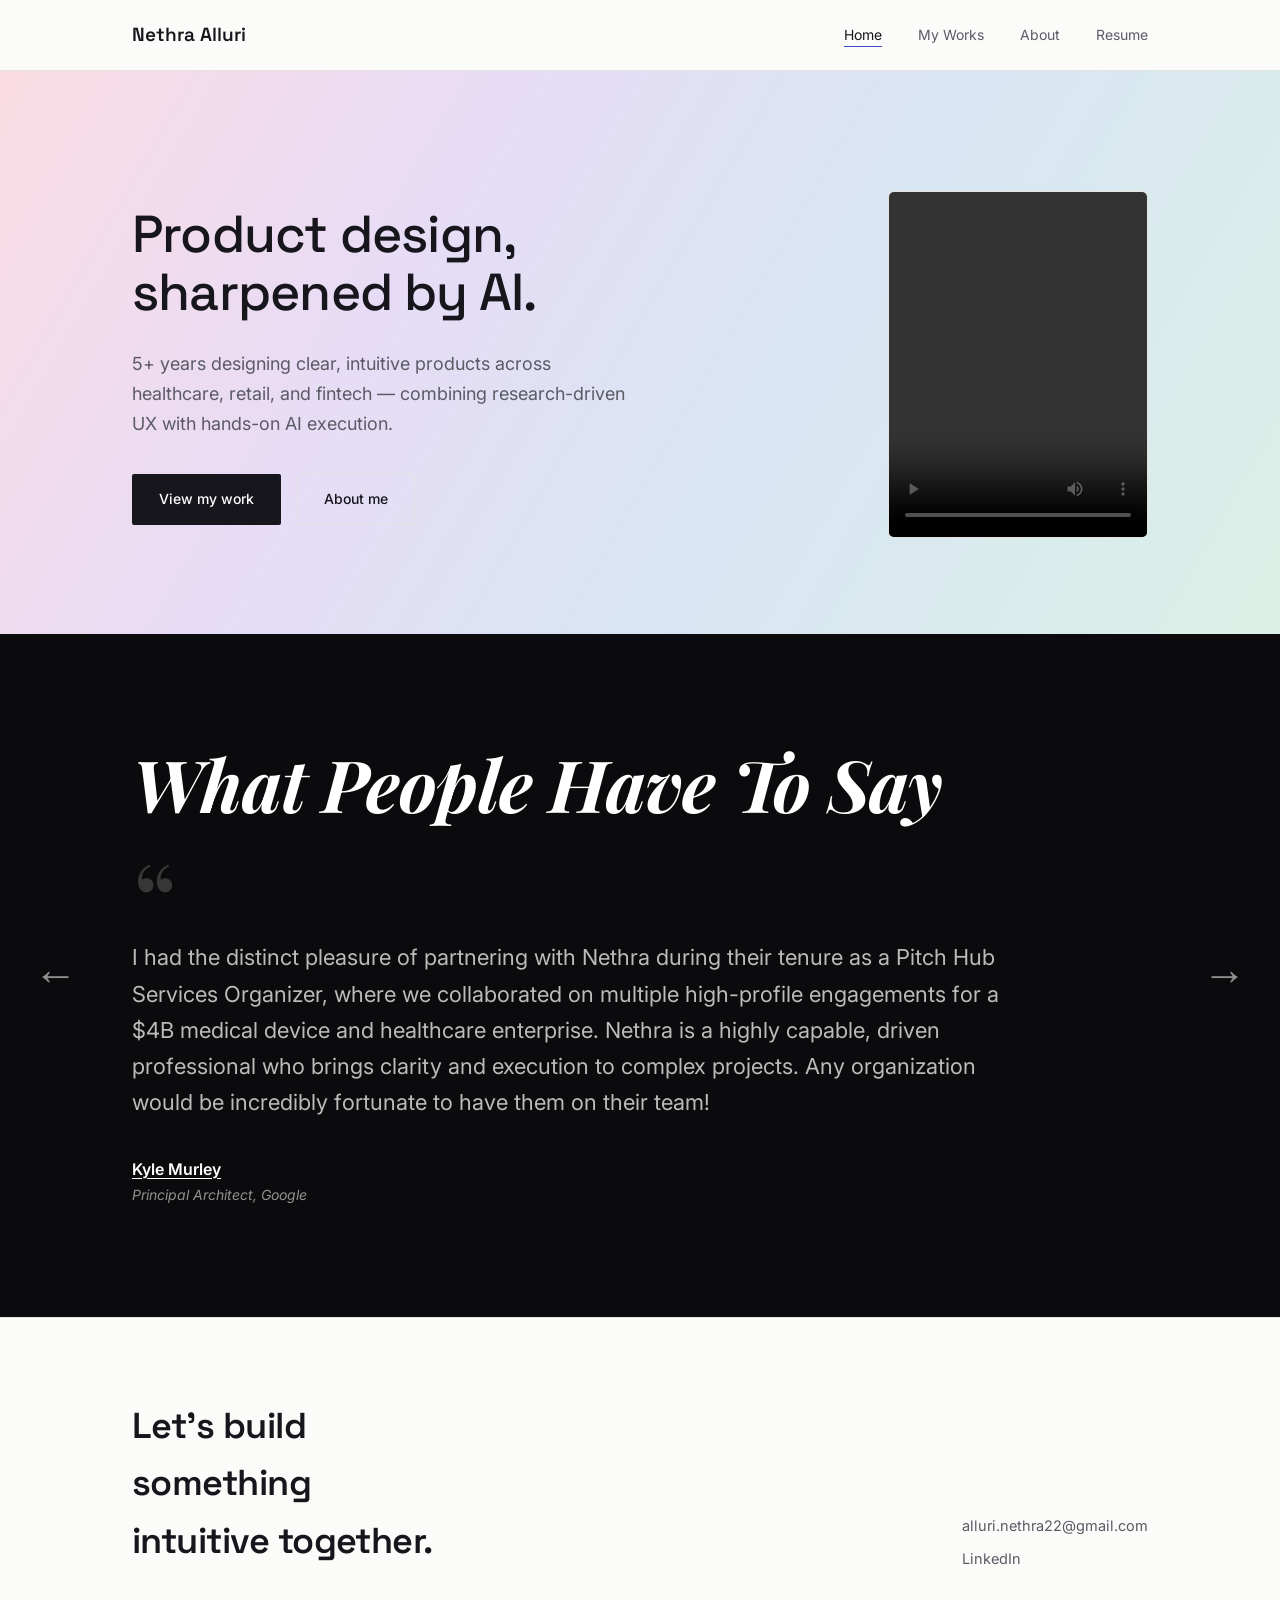
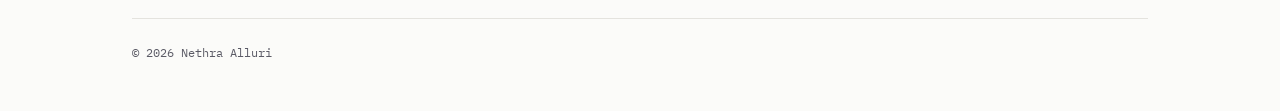
==== commit b4fcaea4: "Add files via upload" ====
--- a/index.html
+++ b/index.html
@@ -48,9 +48,9 @@
 </main>
 
 <section class="testimonials">
-  <div class="wrap" style="position:relative;">
-    <button class="testimonial-arrow prev" id="testi-prev" aria-label="Previous">←</button>
-    <button class="testimonial-arrow next" id="testi-next" aria-label="Next">→</button>
+  <button class="testimonial-arrow prev" id="testi-prev" aria-label="Previous">←</button>
+  <button class="testimonial-arrow next" id="testi-next" aria-label="Next">→</button>
+  <div class="wrap">
 
     <div class="testimonials-head">
       <h2>What People Have To Say</h2>
--- a/styles.css
+++ b/styles.css
@@ -353,14 +353,14 @@
 .testimonial-name a{ color:var(--white); text-decoration:underline; text-underline-offset:3px; }
 .testimonial-title{ font-size:14px; font-style:italic; color:rgba(255,255,255,0.55); margin-top:2px; }
 .testimonial-arrow{
-  position:absolute; top:50%; transform:translateY(-50%); width:44px; height:44px;
-  border-radius:50%; border:1px solid rgba(255,255,255,0.25); background:transparent;
-  color:rgba(255,255,255,0.7); font-size:18px; cursor:pointer; display:flex;
-  align-items:center; justify-content:center; transition:all .2s ease; z-index:2;
-}
-.testimonial-arrow:hover{ border-color:var(--white); color:var(--white); }
-.testimonial-arrow.prev{ left:24px; }
-.testimonial-arrow.next{ right:24px; }
+  position:absolute; top:50%; transform:translateY(-50%);
+  border:none; background:transparent; box-shadow:none;
+  color:rgba(255,255,255,0.55); font-size:44px; line-height:1; cursor:pointer;
+  padding:8px; transition:color .2s ease; z-index:2;
+}
+.testimonial-arrow:hover{ color:var(--white); }
+.testimonial-arrow.prev{ left:2vw; }
+.testimonial-arrow.next{ right:2vw; }
 
 /* RESPONSIVE */
 @media (max-width: 860px){
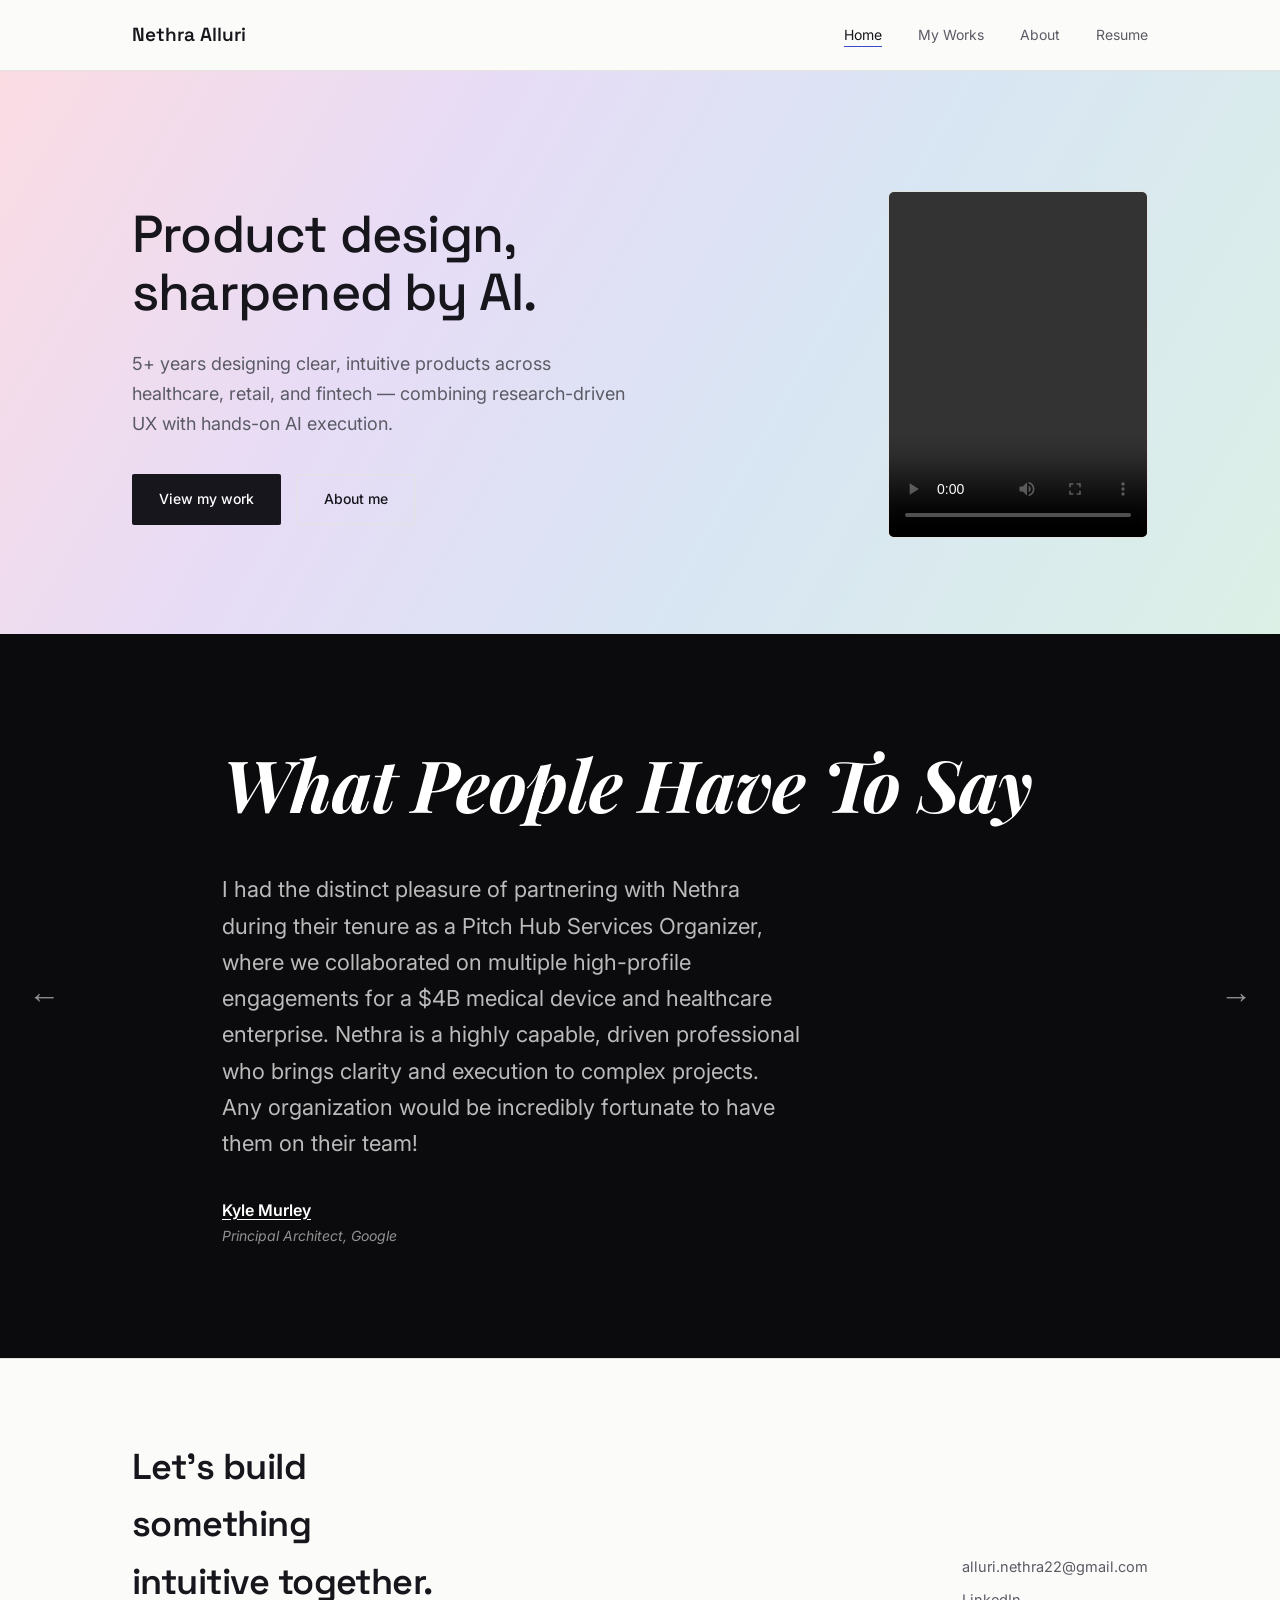
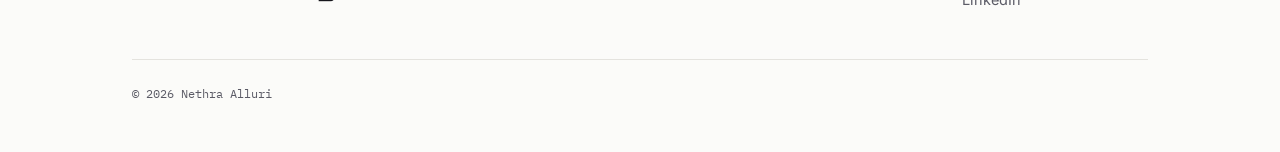
==== commit 7440ac9b: "Add files via upload" ====
--- a/index.html
+++ b/index.html
@@ -57,21 +57,18 @@
     </div>
 
     <div class="testimonial-slide active">
-      <div class="testimonial-quote-mark">&ldquo;</div>
       <p class="testimonial-quote">I had the distinct pleasure of partnering with Nethra during their tenure as a Pitch Hub Services Organizer, where we collaborated on multiple high-profile engagements for a $4B medical device and healthcare enterprise. Nethra is a highly capable, driven professional who brings clarity and execution to complex projects. Any organization would be incredibly fortunate to have them on their team!</p>
       <div class="testimonial-name"><a href="https://www.linkedin.com/in/kylemurley/" target="_blank" rel="noopener">Kyle Murley</a></div>
       <div class="testimonial-title">Principal Architect, Google</div>
     </div>
 
     <div class="testimonial-slide">
-      <div class="testimonial-quote-mark">&ldquo;</div>
       <p class="testimonial-quote">Nethra is a great asset to any team: contributing through accurate and timely feedback, as well as a rigorous commitment to deadlines. Combined with her expertise, this makes Nethra a proficient and welcome contributor to any project.</p>
-      <div class="testimonial-name"><a href="https://www.linkedin.com/in/benjiewilhelm/" target="_blank" rel="noopener">benjie wilhelm, MDes</a></div>
+      <div class="testimonial-name"><a href="https://www.linkedin.com/in/benjiewilhelm/" target="_blank" rel="noopener">Benjie Wilhelm, MDes</a></div>
       <div class="testimonial-title">Professor, Arizona State University</div>
     </div>
 
     <div class="testimonial-slide">
-      <div class="testimonial-quote-mark">&ldquo;</div>
       <p class="testimonial-quote">I would recommend Nethra for any position she wishes to acquire. I find her to be thorough, prompt and skilled. She is trusted to evaluate student assignments and offer constructive feedback. I feel Nethra would be an asset to any organization lucky enough to obtain her.</p>
       <div class="testimonial-name"><a href="https://www.linkedin.com/in/phil-clark-335b73189/" target="_blank" rel="noopener">Phil Clark</a></div>
       <div class="testimonial-title">Professor, Arizona State University</div>
--- a/styles.css
+++ b/styles.css
@@ -334,20 +334,16 @@
 .cs-nav-footer a:hover{ color:var(--accent); border-color:var(--accent); }
 
 .testimonials{ padding:110px 0; background:#0B0B0D; position:relative; overflow:hidden; }
-.testimonials-head{ margin-bottom:48px; }
+.testimonials-head{ margin-bottom:48px; padding:0 90px; }
 .testimonials-head h2{
   font-family:'Playfair Display', serif; font-style:italic; font-weight:700;
   font-size:72px; color:var(--white); letter-spacing:-0.01em; line-height:1.1;
 }
-.testimonial-slide{ display:none; max-width:960px; }
+.testimonial-slide{ display:none; max-width:760px; padding:0 90px; }
 .testimonial-slide.active{ display:block; }
-.testimonial-quote-mark{
-  font-family:'Playfair Display', serif; font-size:110px; color:rgba(255,255,255,0.18);
-  line-height:0.5; margin-bottom:8px; height:60px;
-}
 .testimonial-quote{
   font-family:'Inter', sans-serif; font-size:22px; font-weight:400; line-height:1.65;
-  color:rgba(255,255,255,0.72); margin-bottom:36px; text-align:left; max-width:900px;
+  color:rgba(255,255,255,0.72); margin-bottom:36px; text-align:left;
 }
 .testimonial-name{ font-size:16px; font-weight:600; }
 .testimonial-name a{ color:var(--white); text-decoration:underline; text-underline-offset:3px; }
@@ -355,12 +351,12 @@
 .testimonial-arrow{
   position:absolute; top:50%; transform:translateY(-50%);
   border:none; background:transparent; box-shadow:none;
-  color:rgba(255,255,255,0.55); font-size:44px; line-height:1; cursor:pointer;
+  color:rgba(255,255,255,0.55); font-size:32px; line-height:1; cursor:pointer;
   padding:8px; transition:color .2s ease; z-index:2;
 }
 .testimonial-arrow:hover{ color:var(--white); }
-.testimonial-arrow.prev{ left:2vw; }
-.testimonial-arrow.next{ right:2vw; }
+.testimonial-arrow.prev{ left:20px; }
+.testimonial-arrow.next{ right:20px; }
 
 /* RESPONSIVE */
 @media (max-width: 860px){
@@ -387,8 +383,11 @@
   .prompt-callout{ font-size:20px; padding:24px; }
   .cs-meta{ gap:28px; }
   .testimonials{ padding:72px 0; }
+  .testimonials-head{ padding:0 50px; }
   .testimonials-head h2{ font-size:34px; }
+  .testimonial-slide{ padding:0 50px; }
   .testimonial-quote{ font-size:17px; }
-  .testimonial-quote-mark{ font-size:70px; }
-  .testimonial-arrow{ display:none; }
-}
+  .testimonial-arrow{ font-size:24px; }
+  .testimonial-arrow.prev{ left:6px; }
+  .testimonial-arrow.next{ right:6px; }
+}
